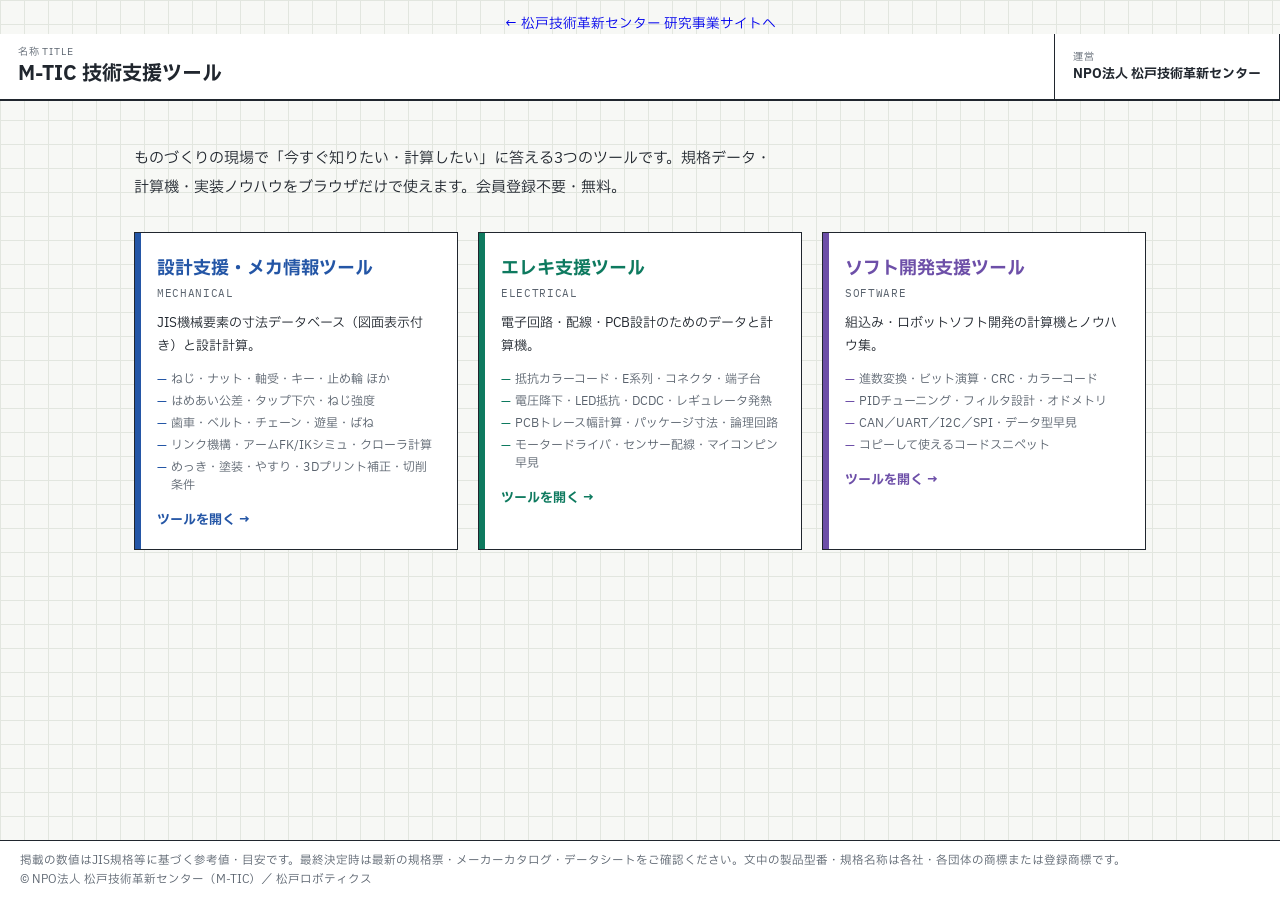
==== tools/index.html @ 7c3e9709 "Add files via upload" ====
<!DOCTYPE html>
<html lang="ja">
<head>
<meta charset="UTF-8">
<meta name="viewport" content="width=device-width, initial-scale=1.0">
<title>M-TIC 技術支援ツール</title>
<link href="https://fonts.googleapis.com/css2?family=IBM+Plex+Sans+JP:wght@400;500;700&family=IBM+Plex+Mono:wght@400;600&display=swap" rel="stylesheet">
<style>
:root{--paper:#F7F8F5;--ink:#20262E;--ink2:#5A636E;--grid:#E2E6DF;
 --mech:#2456A6;--elec:#0E7A5F;--soft:#6D4FA8;--red:#B23A2E;
 --mono:'IBM Plex Mono',Consolas,monospace;--sans:'IBM Plex Sans JP','Hiragino Kaku Gothic ProN',sans-serif}
*{box-sizing:border-box;margin:0;padding:0}
body{font-family:var(--sans);color:var(--ink);background:var(--paper);min-height:100vh;
 background-image:linear-gradient(var(--grid) 1px,transparent 1px),linear-gradient(90deg,var(--grid) 1px,transparent 1px);
 background-size:24px 24px;display:flex;flex-direction:column}
header{background:#fff;border-bottom:2px solid var(--ink);display:flex;align-items:stretch;flex-wrap:wrap}
.tb-cell{border-right:1px solid var(--ink);padding:10px 18px;display:flex;flex-direction:column;justify-content:center}
.tb-label{font-size:10px;color:var(--ink2);letter-spacing:.08em}
.tb-value{font-size:20px;font-weight:700}
.tb-stamp{align-self:center;margin:6px 16px;width:46px;height:46px;border:2px solid var(--red);border-radius:50%;
 color:var(--red);display:flex;align-items:center;justify-content:center;font-size:11px;font-weight:700;transform:rotate(-8deg)}
main{flex:1;max-width:1060px;margin:0 auto;padding:44px 24px 60px;width:100%}
.lead{font-size:15px;margin-bottom:30px;max-width:640px;line-height:1.9}
.cards{display:grid;grid-template-columns:repeat(auto-fit,minmax(280px,1fr));gap:20px}
a.card{display:block;text-decoration:none;color:var(--ink);background:#fff;border:1px solid var(--ink);
 padding:22px 22px 18px;position:relative;transition:transform .12s ease,box-shadow .12s ease}
a.card::before{content:"";position:absolute;left:0;top:0;bottom:0;width:6px;background:var(--c)}
a.card:hover{transform:translate(-2px,-2px);box-shadow:5px 5px 0 rgba(32,38,46,.18)}
a.card:focus-visible{outline:3px solid var(--c);outline-offset:2px}
.card h2{font-size:18px;color:var(--c);margin-bottom:4px}
.card .en{font-family:var(--mono);font-size:11px;color:var(--ink2);letter-spacing:.06em;margin-bottom:12px}
.card p{font-size:13px;line-height:1.75;color:var(--ink)}
.card ul{margin:10px 0 0;padding:0;list-style:none;font-size:12px;color:var(--ink2)}
.card li{padding:2px 0 2px 14px;position:relative}
.card li::before{content:"—";position:absolute;left:0;color:var(--c)}
.card .go{display:inline-block;margin-top:14px;font-size:13px;font-weight:700;color:var(--c)}
footer{background:#fff;border-top:1px solid var(--ink);font-size:11.5px;color:var(--ink2);padding:10px 20px;line-height:1.7}
</style>
</head>
<body>
<p style="max-width:1060px;margin:14px auto 0;padding:0 20px;font-size:.85rem"><a href="../" style="text-decoration:none">← 松戸技術革新センター 研究事業サイトへ</a></p>
<header>
 <div class="tb-cell" style="flex:1;min-width:240px">
  <span class="tb-label">名称 TITLE</span>
  <span class="tb-value">M-TIC 技術支援ツール</span>
 </div>
 <div class="tb-cell">
  <span class="tb-label">運営</span>
  <span class="tb-value" style="font-size:13px">NPO法人 松戸技術革新センター</span>
 </div>
</header>
<main>
 <p class="lead">ものづくりの現場で「今すぐ知りたい・計算したい」に答える3つのツールです。規格データ・計算機・実装ノウハウをブラウザだけで使えます。会員登録不要・無料。</p>
 <div class="cards">
  <a class="card" style="--c:var(--mech)" href="mech.html">
   <h2>設計支援・メカ情報ツール</h2>
   <div class="en">MECHANICAL</div>
   <p>JIS機械要素の寸法データベース（図面表示付き）と設計計算。</p>
   <ul>
    <li>ねじ・ナット・軸受・キー・止め輪 ほか</li>
    <li>はめあい公差・タップ下穴・ねじ強度</li>
    <li>歯車・ベルト・チェーン・遊星・ばね</li>
    <li>リンク機構・アームFK/IKシミュ・クローラ計算</li>
    <li>めっき・塗装・やすり・3Dプリント補正・切削条件</li>
   </ul>
   <span class="go">ツールを開く →</span>
  </a>
  <a class="card" style="--c:var(--elec)" href="elec.html">
   <h2>エレキ支援ツール</h2>
   <div class="en">ELECTRICAL</div>
   <p>電子回路・配線・PCB設計のためのデータと計算機。</p>
   <ul>
    <li>抵抗カラーコード・E系列・コネクタ・端子台</li>
    <li>電圧降下・LED抵抗・DCDC・レギュレータ発熱</li>
    <li>PCBトレース幅計算・パッケージ寸法・論理回路</li>
    <li>モータードライバ・センサー配線・マイコンピン早見</li>
   </ul>
   <span class="go">ツールを開く →</span>
  </a>
  <a class="card" style="--c:var(--soft)" href="soft.html">
   <h2>ソフト開発支援ツール</h2>
   <div class="en">SOFTWARE</div>
   <p>組込み・ロボットソフト開発の計算機とノウハウ集。</p>
   <ul>
    <li>進数変換・ビット演算・CRC・カラーコード</li>
    <li>PIDチューニング・フィルタ設計・オドメトリ</li>
    <li>CAN／UART／I2C／SPI・データ型早見</li>
    <li>コピーして使えるコードスニペット</li>
   </ul>
   <span class="go">ツールを開く →</span>
  </a>
 </div>
</main>
<footer>
 掲載の数値はJIS規格等に基づく参考値・目安です。最終決定時は最新の規格票・メーカーカタログ・データシートをご確認ください。文中の製品型番・規格名称は各社・各団体の商標または登録商標です。<br>
 © NPO法人 松戸技術革新センター（M-TIC）／ 松戸ロボティクス
</footer>
</body>
</html>
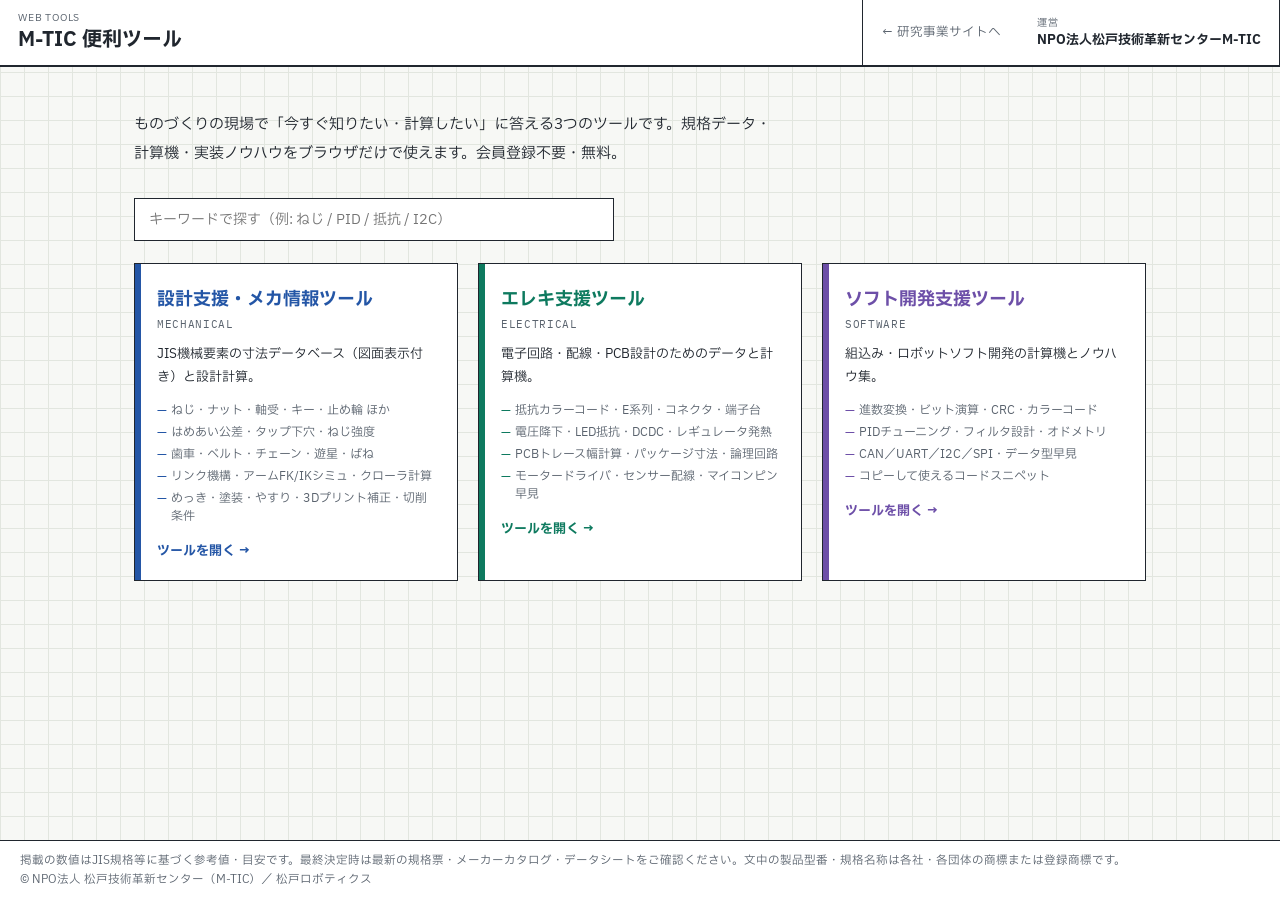
==== commit 66a03b72: "Add files via upload" ====
--- a/tools/index.html
+++ b/tools/index.html
@@ -3,7 +3,9 @@
 <head>
 <meta charset="UTF-8">
 <meta name="viewport" content="width=device-width, initial-scale=1.0">
-<title>M-TIC 技術支援ツール</title>
+<title>M-TIC 便利ツール｜設計・エレキ・ソフト開発の計算機と規格データ</title>
+<meta name="description" content="ものづくりの現場向けの無料ウェブツール集。JIS機械要素の寸法データ、電子回路・PCBの計算機、組込みソフト開発の計算機とコードスニペットをブラウザだけで使えます。">
+<link rel="canonical" href="https://matsudo-robotics.github.io/tools/">
 <link href="https://fonts.googleapis.com/css2?family=IBM+Plex+Sans+JP:wght@400;500;700&family=IBM+Plex+Mono:wght@400;600&display=swap" rel="stylesheet">
 <style>
 :root{--paper:#F7F8F5;--ink:#20262E;--ink2:#5A636E;--grid:#E2E6DF;
@@ -35,22 +37,37 @@
 .card li::before{content:"—";position:absolute;left:0;color:var(--c)}
 .card .go{display:inline-block;margin-top:14px;font-size:13px;font-weight:700;color:var(--c)}
 footer{background:#fff;border-top:1px solid var(--ink);font-size:11.5px;color:var(--ink2);padding:10px 20px;line-height:1.7}
+
+.toolsearch{margin:0 0 22px}
+.toolsearch input{width:100%;max-width:480px;font-family:var(--sans);font-size:14px;padding:10px 14px;
+ border:1px solid var(--ink);background:#fff;border-radius:0}
+.toolsearch input:focus{outline:2px solid var(--mech);outline-offset:1px}
+.toolsearch .hint{display:block;font-size:11.5px;color:var(--ink2);margin-top:6px;font-family:var(--mono)}
+.card li.off{display:none}
+a.card.dim{opacity:.35}
+mark{background:#FFE9A8;color:inherit;padding:0 1px}
 </style>
 </head>
 <body>
-<p style="max-width:1060px;margin:14px auto 0;padding:0 20px;font-size:.85rem"><a href="../" style="text-decoration:none">← 松戸技術革新センター 研究事業サイトへ</a></p>
 <header>
  <div class="tb-cell" style="flex:1;min-width:240px">
-  <span class="tb-label">名称 TITLE</span>
-  <span class="tb-value">M-TIC 技術支援ツール</span>
+  <span class="tb-label">WEB TOOLS</span>
+  <span class="tb-value">M-TIC 便利ツール</span>
+ </div>
+ <div class="tb-cell" style="border-right:none;justify-content:center">
+  <a href="../" style="font-size:12.5px;text-decoration:none;color:var(--ink2)">← 研究事業サイトへ</a>
  </div>
  <div class="tb-cell">
   <span class="tb-label">運営</span>
-  <span class="tb-value" style="font-size:13px">NPO法人 松戸技術革新センター</span>
+  <span class="tb-value" style="font-size:13px">NPO法人松戸技術革新センターM-TIC</span>
  </div>
 </header>
 <main>
  <p class="lead">ものづくりの現場で「今すぐ知りたい・計算したい」に答える3つのツールです。規格データ・計算機・実装ノウハウをブラウザだけで使えます。会員登録不要・無料。</p>
+ <div class="toolsearch">
+  <input type="search" id="q" placeholder="キーワードで探す（例: ねじ / PID / 抵抗 / I2C）" aria-label="ツール内の項目を検索">
+  <span class="hint" id="hint"></span>
+ </div>
  <div class="cards">
   <a class="card" style="--c:var(--mech)" href="mech.html">
    <h2>設計支援・メカ情報ツール</h2>
@@ -95,5 +112,35 @@
  掲載の数値はJIS規格等に基づく参考値・目安です。最終決定時は最新の規格票・メーカーカタログ・データシートをご確認ください。文中の製品型番・規格名称は各社・各団体の商標または登録商標です。<br>
  © NPO法人 松戸技術革新センター（M-TIC）／ 松戸ロボティクス
 </footer>
+<script>
+(function(){
+  var q = document.getElementById('q');
+  var hint = document.getElementById('hint');
+  var cards = Array.prototype.slice.call(document.querySelectorAll('a.card'));
+  function esc(t){return t.replace(/[&<>]/g,function(c){return {'&':'&amp;','<':'&lt;','>':'&gt;'}[c];});}
+  cards.forEach(function(c){
+    Array.prototype.forEach.call(c.querySelectorAll('li'), function(li){ li.dataset.raw = li.textContent; });
+  });
+  q.addEventListener('input', function(){
+    var kw = q.value.trim().toLowerCase();
+    var total = 0;
+    cards.forEach(function(c){
+      var hits = 0;
+      Array.prototype.forEach.call(c.querySelectorAll('li'), function(li){
+        var raw = li.dataset.raw;
+        if(!kw){ li.classList.remove('off'); li.textContent = raw; return; }
+        var idx = raw.toLowerCase().indexOf(kw);
+        if(idx >= 0){
+          hits++; li.classList.remove('off');
+          li.innerHTML = esc(raw.slice(0,idx)) + '<mark>' + esc(raw.slice(idx, idx+kw.length)) + '</mark>' + esc(raw.slice(idx+kw.length));
+        } else { li.classList.add('off'); li.textContent = raw; }
+      });
+      c.classList.toggle('dim', !!kw && hits === 0);
+      total += hits;
+    });
+    hint.textContent = kw ? (total ? total + '件の項目が見つかりました。ツールを開いて該当機能をご利用ください' : '見つかりませんでした。ツール内の検索もお試しください') : '';
+  });
+})();
+</script>
 </body>
 </html>
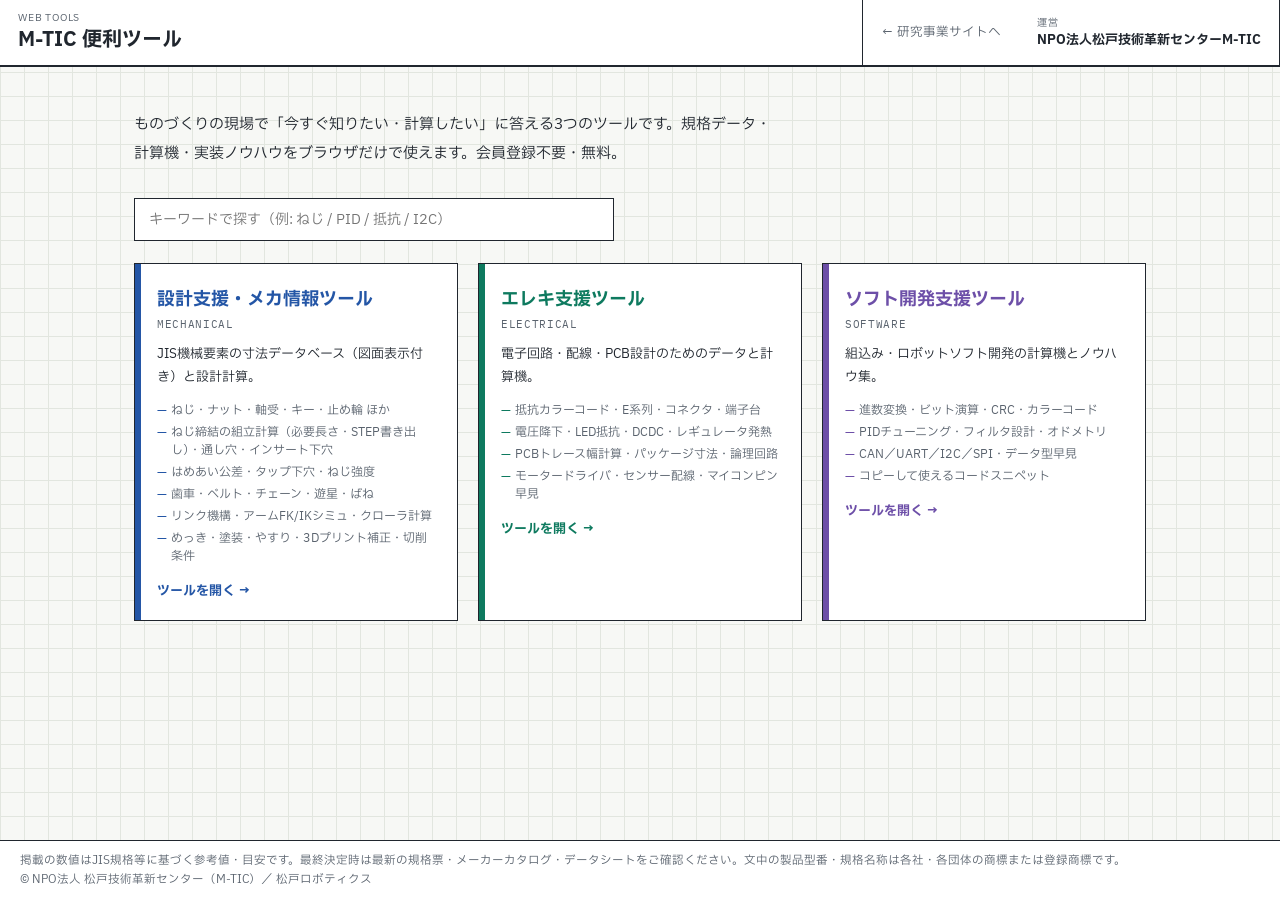
==== commit 27d8dbfa: "Update site (v22.0) Co-Authored-By: Claude Fable 5.1 <noreply@anthropic.com> Claude-Session: https:/" ====
--- a/tools/index.html
+++ b/tools/index.html
@@ -7,8 +7,7 @@
 <meta name="description" content="ものづくりの現場向けの無料ウェブツール集。JIS機械要素の寸法データ、電子回路・PCBの計算機、組込みソフト開発の計算機とコードスニペットをブラウザだけで使えます。">
 <link rel="canonical" href="https://matsudo-robotics.github.io/tools/">
 <link href="https://fonts.googleapis.com/css2?family=IBM+Plex+Sans+JP:wght@400;500;700&family=IBM+Plex+Mono:wght@400;600&display=swap" rel="stylesheet">
-<style>
-:root{--paper:#F7F8F5;--ink:#20262E;--ink2:#5A636E;--grid:#E2E6DF;
+<style>:root{--paper:#F7F8F5;--ink:#20262E;--ink2:#5A636E;--grid:#E2E6DF;
  --mech:#2456A6;--elec:#0E7A5F;--soft:#6D4FA8;--red:#B23A2E;
  --mono:'IBM Plex Mono',Consolas,monospace;--sans:'IBM Plex Sans JP','Hiragino Kaku Gothic ProN',sans-serif}
 *{box-sizing:border-box;margin:0;padding:0}
@@ -37,7 +36,6 @@
 .card li::before{content:"—";position:absolute;left:0;color:var(--c)}
 .card .go{display:inline-block;margin-top:14px;font-size:13px;font-weight:700;color:var(--c)}
 footer{background:#fff;border-top:1px solid var(--ink);font-size:11.5px;color:var(--ink2);padding:10px 20px;line-height:1.7}
-
 .toolsearch{margin:0 0 22px}
 .toolsearch input{width:100%;max-width:480px;font-family:var(--sans);font-size:14px;padding:10px 14px;
  border:1px solid var(--ink);background:#fff;border-radius:0}
@@ -75,6 +73,7 @@
    <p>JIS機械要素の寸法データベース（図面表示付き）と設計計算。</p>
    <ul>
     <li>ねじ・ナット・軸受・キー・止め輪 ほか</li>
+    <li>ねじ締結の組立計算（必要長さ・STEP書き出し）・通し穴・インサート下穴</li>
     <li>はめあい公差・タップ下穴・ねじ強度</li>
     <li>歯車・ベルト・チェーン・遊星・ばね</li>
     <li>リンク機構・アームFK/IKシミュ・クローラ計算</li>
